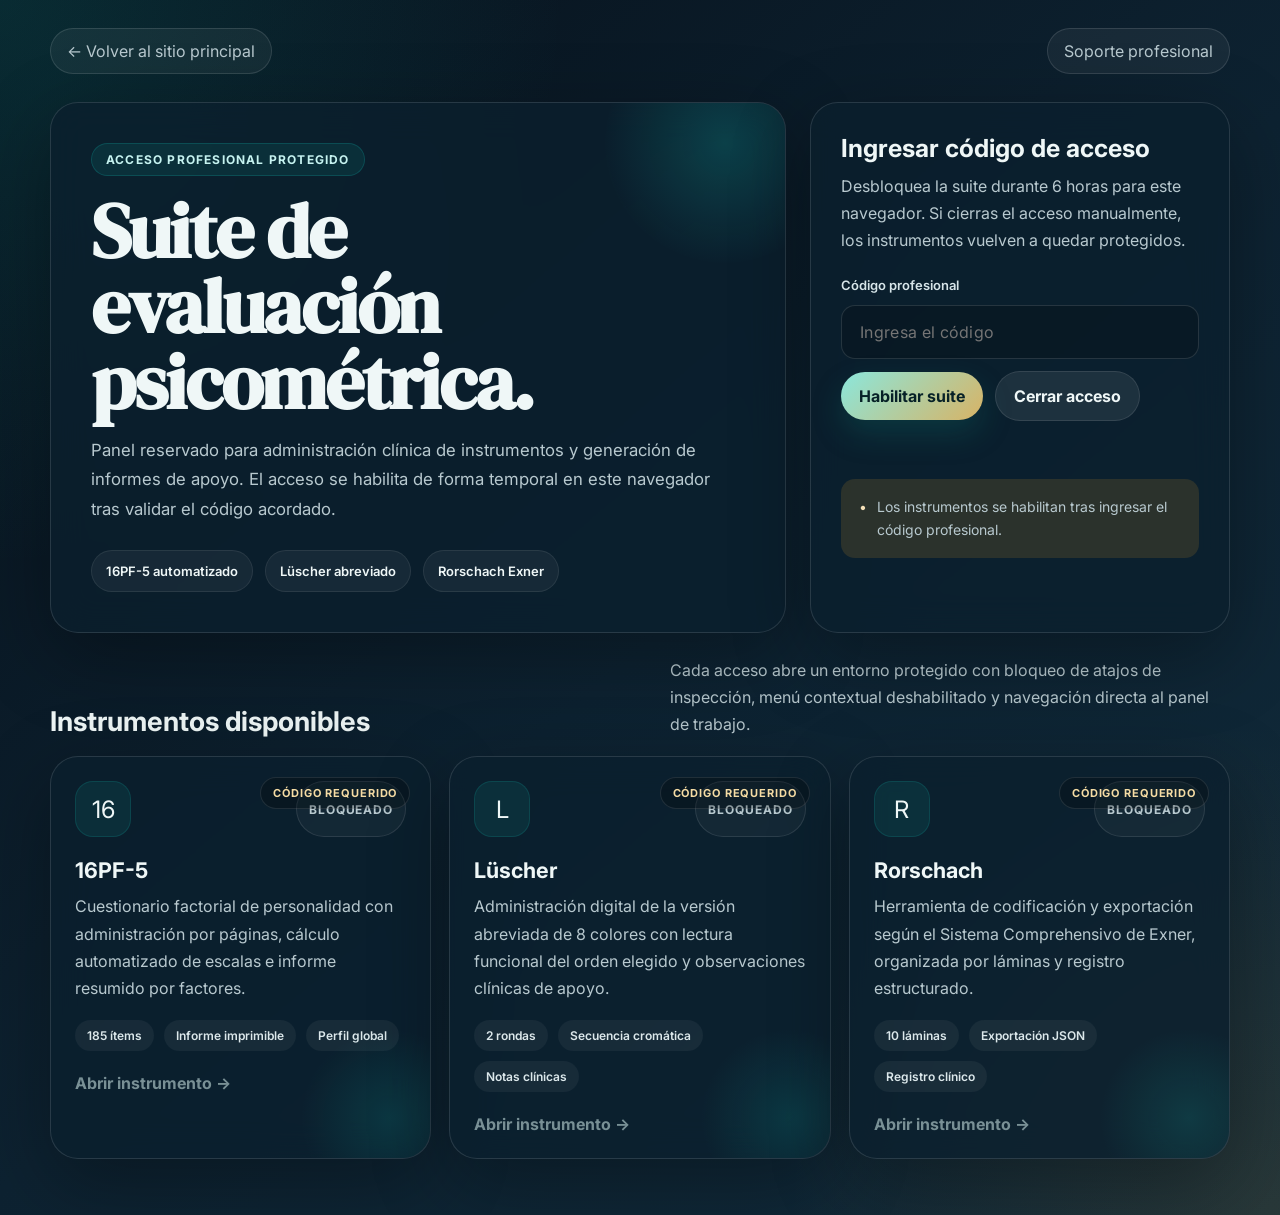
==== tests/index.html @ 075358d2 "Agregar suite psicometrica protegida" ====
<!DOCTYPE html>
<html lang="es">
<head>
  <meta charset="UTF-8">
  <meta name="viewport" content="width=device-width, initial-scale=1.0">
  <meta name="robots" content="noindex, nofollow">
  <meta name="description" content="Acceso profesional protegido a la suite de evaluación psicométrica de Matias Muñoz.">
  <title>Suite Psicométrica | Acceso Profesional</title>
  <link rel="preconnect" href="https://fonts.googleapis.com">
  <link rel="preconnect" href="https://fonts.gstatic.com" crossorigin>
  <link href="https://fonts.googleapis.com/css2?family=DM+Serif+Display:ital@0;1&family=Inter:wght@400;500;600;700&display=swap" rel="stylesheet">
  <style>
    :root {
      --bg: #08141f;
      --surface: rgba(11, 31, 46, 0.78);
      --line: rgba(255, 255, 255, 0.12);
      --text: #eff7f7;
      --muted: #b8c9cf;
      --primary: #10a39d;
      --accent: #d4982a;
      --accent-soft: rgba(212, 152, 42, 0.16);
      --danger: #ff8f8f;
      --ok: #9ae6b4;
      --radius-xl: 28px;
      --radius-lg: 20px;
      --radius-md: 14px;
      --shadow: 0 24px 80px rgba(0, 0, 0, 0.32);
    }

    * {
      box-sizing: border-box;
      margin: 0;
      padding: 0;
    }

    body {
      min-height: 100vh;
      font-family: 'Inter', sans-serif;
      color: var(--text);
      background:
        radial-gradient(circle at top left, rgba(16, 163, 157, 0.18), transparent 32%),
        radial-gradient(circle at bottom right, rgba(212, 152, 42, 0.12), transparent 28%),
        linear-gradient(140deg, #07111b 0%, #0d2231 52%, #112b3b 100%);
    }

    a {
      color: inherit;
      text-decoration: none;
    }

    .gate-shell {
      width: min(1180px, calc(100% - 40px));
      margin: 0 auto;
      padding: 28px 0 56px;
    }

    .topbar {
      display: flex;
      justify-content: space-between;
      align-items: center;
      gap: 16px;
      margin-bottom: 28px;
    }

    .back-link,
    .site-link {
      display: inline-flex;
      align-items: center;
      gap: 10px;
      padding: 12px 16px;
      border-radius: 999px;
      border: 1px solid var(--line);
      background: rgba(255, 255, 255, 0.05);
      color: var(--muted);
      transition: transform 0.2s ease, border-color 0.2s ease, color 0.2s ease;
    }

    .back-link:hover,
    .site-link:hover {
      transform: translateY(-1px);
      border-color: rgba(16, 163, 157, 0.4);
      color: var(--text);
    }

    .hero {
      display: grid;
      grid-template-columns: minmax(0, 1.1fr) minmax(320px, 420px);
      gap: 24px;
      margin-bottom: 24px;
    }

    .hero-card,
    .access-card,
    .suite-card {
      border: 1px solid var(--line);
      border-radius: var(--radius-xl);
      background: var(--surface);
      backdrop-filter: blur(18px);
      box-shadow: var(--shadow);
    }

    .hero-card {
      padding: 40px;
      position: relative;
      overflow: hidden;
    }

    .hero-card::after {
      content: '';
      position: absolute;
      width: 240px;
      height: 240px;
      right: -60px;
      top: -80px;
      border-radius: 50%;
      background: radial-gradient(circle, rgba(16, 163, 157, 0.26) 0%, rgba(16, 163, 157, 0) 72%);
      pointer-events: none;
    }

    .eyebrow {
      display: inline-flex;
      align-items: center;
      gap: 10px;
      margin-bottom: 18px;
      padding: 8px 14px;
      border-radius: 999px;
      background: rgba(16, 163, 157, 0.12);
      border: 1px solid rgba(16, 163, 157, 0.26);
      color: #c6f3f0;
      font-size: 12px;
      font-weight: 700;
      letter-spacing: 0.1em;
      text-transform: uppercase;
    }

    .hero-title {
      max-width: 11ch;
      margin-bottom: 16px;
      font-family: 'DM Serif Display', serif;
      font-size: clamp(2.8rem, 6vw, 4.8rem);
      line-height: 0.98;
      letter-spacing: -0.03em;
    }

    .hero-copy {
      max-width: 58ch;
      color: var(--muted);
      font-size: 1.05rem;
      line-height: 1.75;
    }

    .hero-points {
      display: flex;
      flex-wrap: wrap;
      gap: 12px;
      margin-top: 26px;
    }

    .hero-point {
      padding: 12px 14px;
      border-radius: 999px;
      background: rgba(255, 255, 255, 0.05);
      border: 1px solid rgba(255, 255, 255, 0.08);
      color: var(--text);
      font-size: 13px;
      font-weight: 600;
    }

    .access-card {
      padding: 30px;
    }

    .access-card h2 {
      margin-bottom: 10px;
      font-size: 1.55rem;
      font-weight: 700;
    }

    .access-card p {
      color: var(--muted);
      line-height: 1.7;
    }

    .access-form {
      display: grid;
      gap: 12px;
      margin: 22px 0 16px;
    }

    .access-form label {
      font-size: 13px;
      font-weight: 600;
      color: #d7e5e9;
    }

    .access-form input {
      width: 100%;
      padding: 16px 18px;
      border-radius: var(--radius-md);
      border: 1px solid rgba(255, 255, 255, 0.12);
      background: rgba(0, 0, 0, 0.18);
      color: var(--text);
      font: inherit;
      letter-spacing: 0.02em;
    }

    .access-form input:focus {
      outline: none;
      border-color: rgba(16, 163, 157, 0.85);
      box-shadow: 0 0 0 4px rgba(16, 163, 157, 0.16);
    }

    .primary-btn,
    .ghost-btn {
      display: inline-flex;
      justify-content: center;
      align-items: center;
      gap: 10px;
      padding: 14px 18px;
      border: none;
      border-radius: 999px;
      font: inherit;
      font-weight: 700;
      cursor: pointer;
      transition: transform 0.2s ease, box-shadow 0.2s ease, background 0.2s ease;
    }

    .primary-btn {
      color: #072127;
      background: linear-gradient(135deg, #8be7dc 0%, #d8b365 100%);
      box-shadow: 0 14px 30px rgba(11, 122, 117, 0.25);
    }

    .ghost-btn {
      color: var(--text);
      background: rgba(255, 255, 255, 0.08);
      border: 1px solid rgba(255, 255, 255, 0.1);
    }

    .primary-btn:hover,
    .ghost-btn:hover {
      transform: translateY(-1px);
    }

    .access-actions {
      display: flex;
      gap: 12px;
      flex-wrap: wrap;
      align-items: center;
    }

    .access-message {
      min-height: 24px;
      margin-bottom: 14px;
      font-size: 14px;
      font-weight: 600;
    }

    .access-message[data-variant="error"] {
      color: var(--danger);
    }

    .access-message[data-variant="ok"] {
      color: var(--ok);
    }

    .access-message[data-variant="warn"] {
      color: #ffd48c;
    }

    .lock-status {
      display: flex;
      gap: 10px;
      align-items: flex-start;
      margin-top: 18px;
      padding: 16px 18px;
      border-radius: var(--radius-md);
      background: var(--accent-soft);
      color: #f3dfb8;
      font-size: 14px;
      line-height: 1.65;
    }

    .section-head {
      display: flex;
      justify-content: space-between;
      gap: 16px;
      align-items: end;
      margin: 20px 0 18px;
    }

    .section-head h3 {
      font-size: 1.7rem;
      font-weight: 700;
    }

    .section-head p {
      max-width: 56ch;
      color: var(--muted);
      line-height: 1.7;
    }

    .suite-grid {
      display: grid;
      grid-template-columns: repeat(3, minmax(0, 1fr));
      gap: 18px;
    }

    .suite-card {
      position: relative;
      padding: 24px;
      overflow: hidden;
    }

    .suite-card::before {
      content: '';
      position: absolute;
      inset: auto -50px -50px auto;
      width: 180px;
      height: 180px;
      border-radius: 50%;
      background: radial-gradient(circle, rgba(16, 163, 157, 0.18) 0%, rgba(16, 163, 157, 0) 70%);
      pointer-events: none;
    }

    .suite-card-top {
      display: flex;
      justify-content: space-between;
      gap: 14px;
      margin-bottom: 20px;
    }

    .suite-icon {
      width: 56px;
      height: 56px;
      border-radius: 18px;
      display: grid;
      place-items: center;
      background: rgba(16, 163, 157, 0.12);
      border: 1px solid rgba(16, 163, 157, 0.2);
      font-size: 24px;
    }

    .suite-status {
      display: inline-flex;
      align-items: center;
      gap: 8px;
      padding: 8px 12px;
      border-radius: 999px;
      border: 1px solid rgba(255, 255, 255, 0.1);
      background: rgba(255, 255, 255, 0.04);
      color: var(--muted);
      font-size: 12px;
      font-weight: 700;
      text-transform: uppercase;
      letter-spacing: 0.08em;
    }

    .suite-card h4 {
      margin-bottom: 10px;
      font-size: 1.35rem;
      font-weight: 700;
    }

    .suite-card p {
      color: var(--muted);
      line-height: 1.7;
      margin-bottom: 18px;
    }

    .suite-meta {
      display: flex;
      flex-wrap: wrap;
      gap: 10px;
      margin-bottom: 22px;
    }

    .suite-meta span {
      padding: 8px 12px;
      border-radius: 999px;
      background: rgba(255, 255, 255, 0.05);
      color: #dce8eb;
      font-size: 12px;
      font-weight: 600;
    }

    .suite-link {
      display: inline-flex;
      align-items: center;
      gap: 10px;
      font-weight: 700;
      color: #dff8f5;
    }

    .suite-card.is-locked .suite-link {
      opacity: 0.52;
      pointer-events: none;
    }

    .suite-card.is-locked::after {
      content: 'Código requerido';
      position: absolute;
      top: 20px;
      right: 20px;
      padding: 8px 12px;
      border-radius: 999px;
      background: rgba(0, 0, 0, 0.24);
      border: 1px solid rgba(255, 255, 255, 0.1);
      color: #f5dca4;
      font-size: 11px;
      font-weight: 700;
      letter-spacing: 0.08em;
      text-transform: uppercase;
    }

    .suite-card.is-unlocked .suite-status {
      color: #d8fff8;
      border-color: rgba(16, 163, 157, 0.36);
      background: rgba(16, 163, 157, 0.12);
    }

    @media (max-width: 980px) {
      .hero {
        grid-template-columns: 1fr;
      }

      .suite-grid {
        grid-template-columns: 1fr;
      }
    }

    @media (max-width: 640px) {
      .gate-shell {
        width: min(100% - 24px, 100%);
        padding-top: 16px;
      }

      .topbar,
      .section-head {
        flex-direction: column;
        align-items: stretch;
      }

      .hero-card,
      .access-card,
      .suite-card {
        padding: 22px;
      }

      .access-actions {
        flex-direction: column;
        align-items: stretch;
      }

      .primary-btn,
      .ghost-btn {
        width: 100%;
      }
    }
  </style>
</head>
<body>
  <main class="gate-shell">
    <div class="topbar">
      <a class="back-link" href="../index.html">← Volver al sitio principal</a>
      <a class="site-link" href="mailto:psi.matiasmunoz@gmail.com">Soporte profesional</a>
    </div>

    <section class="hero">
      <article class="hero-card">
        <div class="eyebrow">Acceso profesional protegido</div>
        <h1 class="hero-title">Suite de evaluación psicométrica.</h1>
        <p class="hero-copy">
          Panel reservado para administración clínica de instrumentos y generación
          de informes de apoyo. El acceso se habilita de forma temporal en este
          navegador tras validar el código acordado.
        </p>
        <div class="hero-points">
          <span class="hero-point">16PF-5 automatizado</span>
          <span class="hero-point">Lüscher abreviado</span>
          <span class="hero-point">Rorschach Exner</span>
        </div>
      </article>

      <aside class="access-card">
        <h2>Ingresar código de acceso</h2>
        <p>
          Desbloquea la suite durante 6 horas para este navegador. Si cierras el
          acceso manualmente, los instrumentos vuelven a quedar protegidos.
        </p>

        <form id="accessForm" class="access-form">
          <label for="accessInput">Código profesional</label>
          <input id="accessInput" name="access_code" type="password" autocomplete="off" placeholder="Ingresa el código" required>
          <div class="access-actions">
            <button class="primary-btn" type="submit">Habilitar suite</button>
            <button id="logoutAccess" class="ghost-btn" type="button">Cerrar acceso</button>
          </div>
        </form>

        <p id="accessMessage" class="access-message" aria-live="polite"></p>

        <div class="lock-status">
          <span>•</span>
          <p id="lockStatus">Los instrumentos se habilitan tras ingresar el código profesional.</p>
        </div>
      </aside>
    </section>

    <div class="section-head">
      <div>
        <h3>Instrumentos disponibles</h3>
      </div>
      <p>
        Cada acceso abre un entorno protegido con bloqueo de atajos de inspección,
        menú contextual deshabilitado y navegación directa al panel de trabajo.
      </p>
    </div>

    <section class="suite-grid">
      <article class="suite-card is-locked" data-suite-card>
        <div class="suite-card-top">
          <div class="suite-icon">16</div>
          <span class="suite-status" data-suite-status>Bloqueado</span>
        </div>
        <h4>16PF-5</h4>
        <p>
          Cuestionario factorial de personalidad con administración por páginas,
          cálculo automatizado de escalas e informe resumido por factores.
        </p>
        <div class="suite-meta">
          <span>185 ítems</span>
          <span>Informe imprimible</span>
          <span>Perfil global</span>
        </div>
        <a class="suite-link" href="16pf/" data-suite-link>Abrir instrumento →</a>
      </article>

      <article class="suite-card is-locked" data-suite-card>
        <div class="suite-card-top">
          <div class="suite-icon">L</div>
          <span class="suite-status" data-suite-status>Bloqueado</span>
        </div>
        <h4>Lüscher</h4>
        <p>
          Administración digital de la versión abreviada de 8 colores con lectura
          funcional del orden elegido y observaciones clínicas de apoyo.
        </p>
        <div class="suite-meta">
          <span>2 rondas</span>
          <span>Secuencia cromática</span>
          <span>Notas clínicas</span>
        </div>
        <a class="suite-link" href="luscher/" data-suite-link>Abrir instrumento →</a>
      </article>

      <article class="suite-card is-locked" data-suite-card>
        <div class="suite-card-top">
          <div class="suite-icon">R</div>
          <span class="suite-status" data-suite-status>Bloqueado</span>
        </div>
        <h4>Rorschach</h4>
        <p>
          Herramienta de codificación y exportación según el Sistema Comprehensivo
          de Exner, organizada por láminas y registro estructurado.
        </p>
        <div class="suite-meta">
          <span>10 láminas</span>
          <span>Exportación JSON</span>
          <span>Registro clínico</span>
        </div>
        <a class="suite-link" href="rorschach/" data-suite-link>Abrir instrumento →</a>
      </article>
    </section>
  </main>

  <script src="assets/suite-access.js" data-suite-gate="true" data-suite-home="./" data-landing-href="../index.html"></script>
</body>
</html>
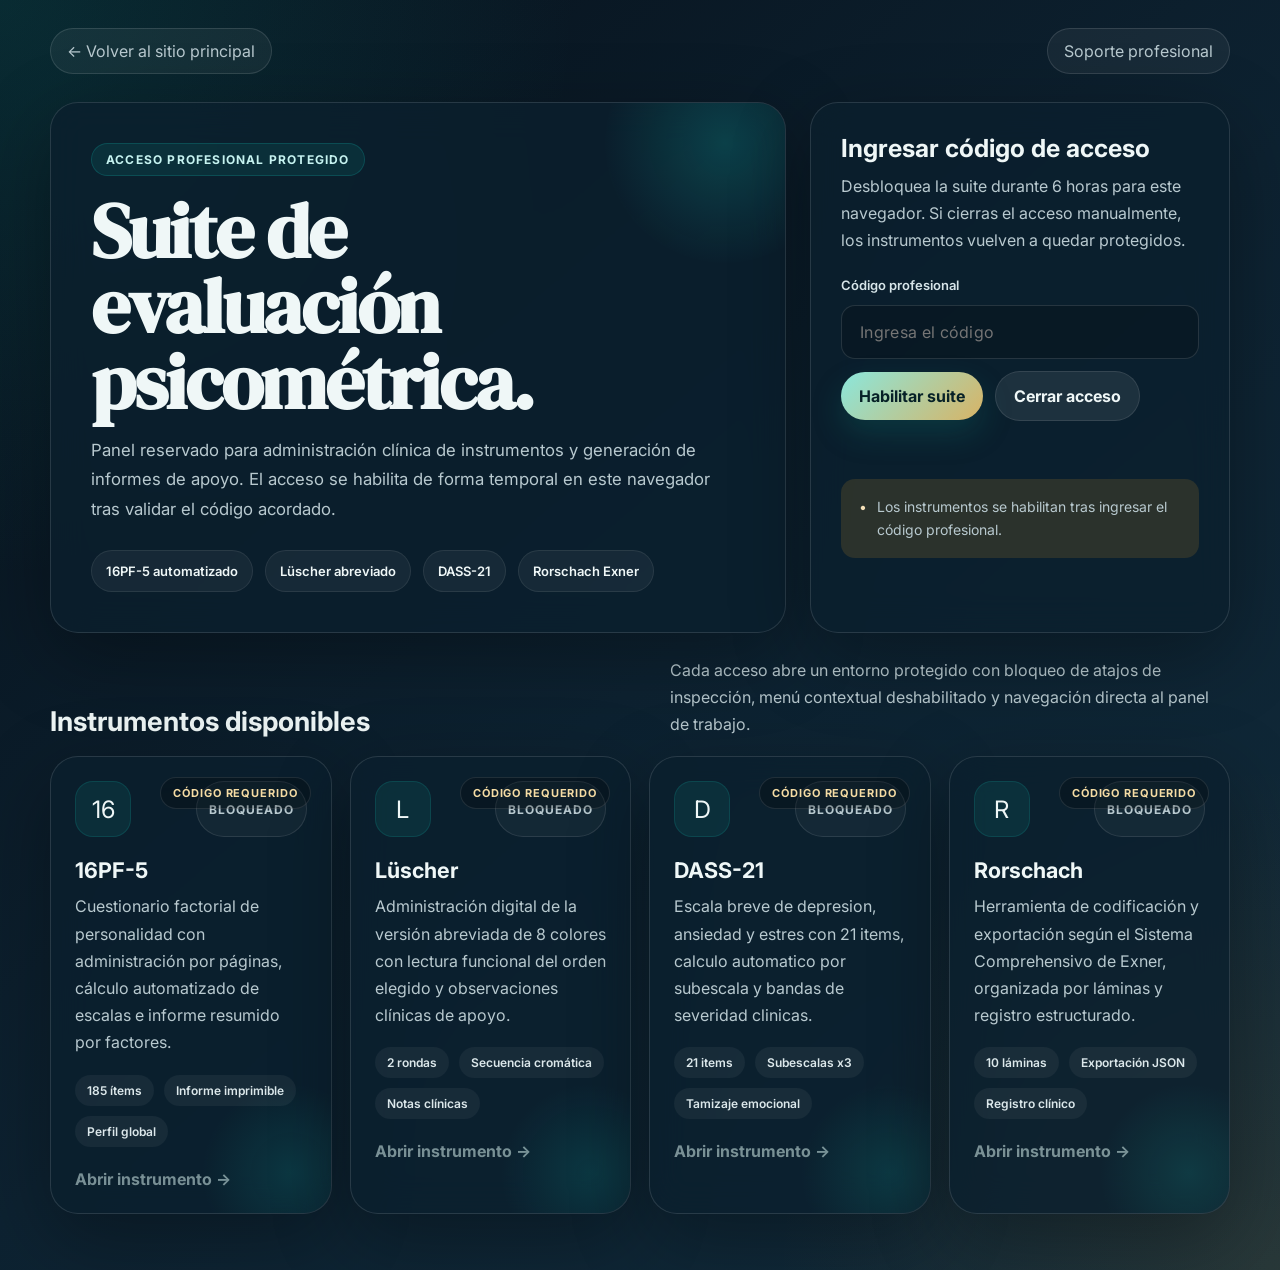
==== commit a865e83d: "Agregar test DASS-21 a la suite" ====
--- a/tests/index.html
+++ b/tests/index.html
@@ -302,7 +302,7 @@
 
     .suite-grid {
       display: grid;
-      grid-template-columns: repeat(3, minmax(0, 1fr));
+      grid-template-columns: repeat(auto-fit, minmax(240px, 1fr));
       gap: 18px;
     }
 
@@ -478,6 +478,7 @@
         <div class="hero-points">
           <span class="hero-point">16PF-5 automatizado</span>
           <span class="hero-point">Lüscher abreviado</span>
+          <span class="hero-point">DASS-21</span>
           <span class="hero-point">Rorschach Exner</span>
         </div>
       </article>
@@ -556,6 +557,24 @@
 
       <article class="suite-card is-locked" data-suite-card>
         <div class="suite-card-top">
+          <div class="suite-icon">D</div>
+          <span class="suite-status" data-suite-status>Bloqueado</span>
+        </div>
+        <h4>DASS-21</h4>
+        <p>
+          Escala breve de depresion, ansiedad y estres con 21 items,
+          calculo automatico por subescala y bandas de severidad clinicas.
+        </p>
+        <div class="suite-meta">
+          <span>21 items</span>
+          <span>Subescalas x3</span>
+          <span>Tamizaje emocional</span>
+        </div>
+        <a class="suite-link" href="dass21/" data-suite-link>Abrir instrumento -></a>
+      </article>
+
+      <article class="suite-card is-locked" data-suite-card>
+        <div class="suite-card-top">
           <div class="suite-icon">R</div>
           <span class="suite-status" data-suite-status>Bloqueado</span>
         </div>
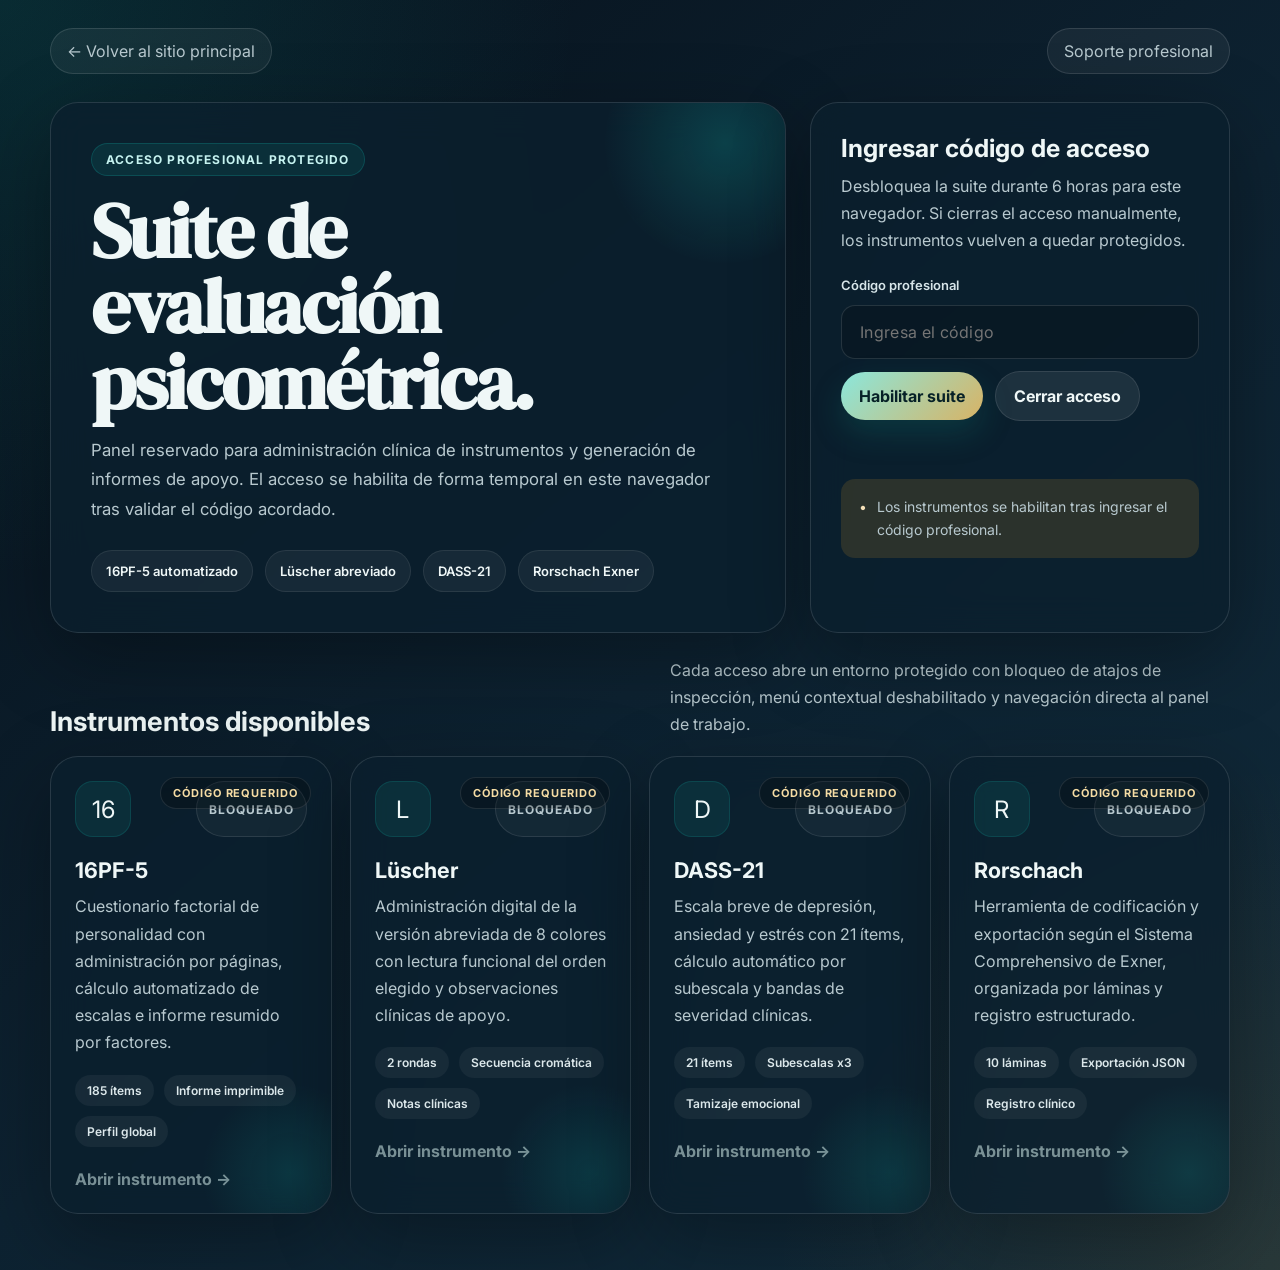
==== commit 4d0d097b: "Mejorar experiencia del DASS-21" ====
--- a/tests/index.html
+++ b/tests/index.html
@@ -562,15 +562,15 @@
         </div>
         <h4>DASS-21</h4>
         <p>
-          Escala breve de depresion, ansiedad y estres con 21 items,
-          calculo automatico por subescala y bandas de severidad clinicas.
+          Escala breve de depresión, ansiedad y estrés con 21 ítems,
+          cálculo automático por subescala y bandas de severidad clínicas.
         </p>
         <div class="suite-meta">
-          <span>21 items</span>
+          <span>21 ítems</span>
           <span>Subescalas x3</span>
           <span>Tamizaje emocional</span>
         </div>
-        <a class="suite-link" href="dass21/" data-suite-link>Abrir instrumento -></a>
+        <a class="suite-link" href="dass21/" data-suite-link>Abrir instrumento →</a>
       </article>
 
       <article class="suite-card is-locked" data-suite-card>
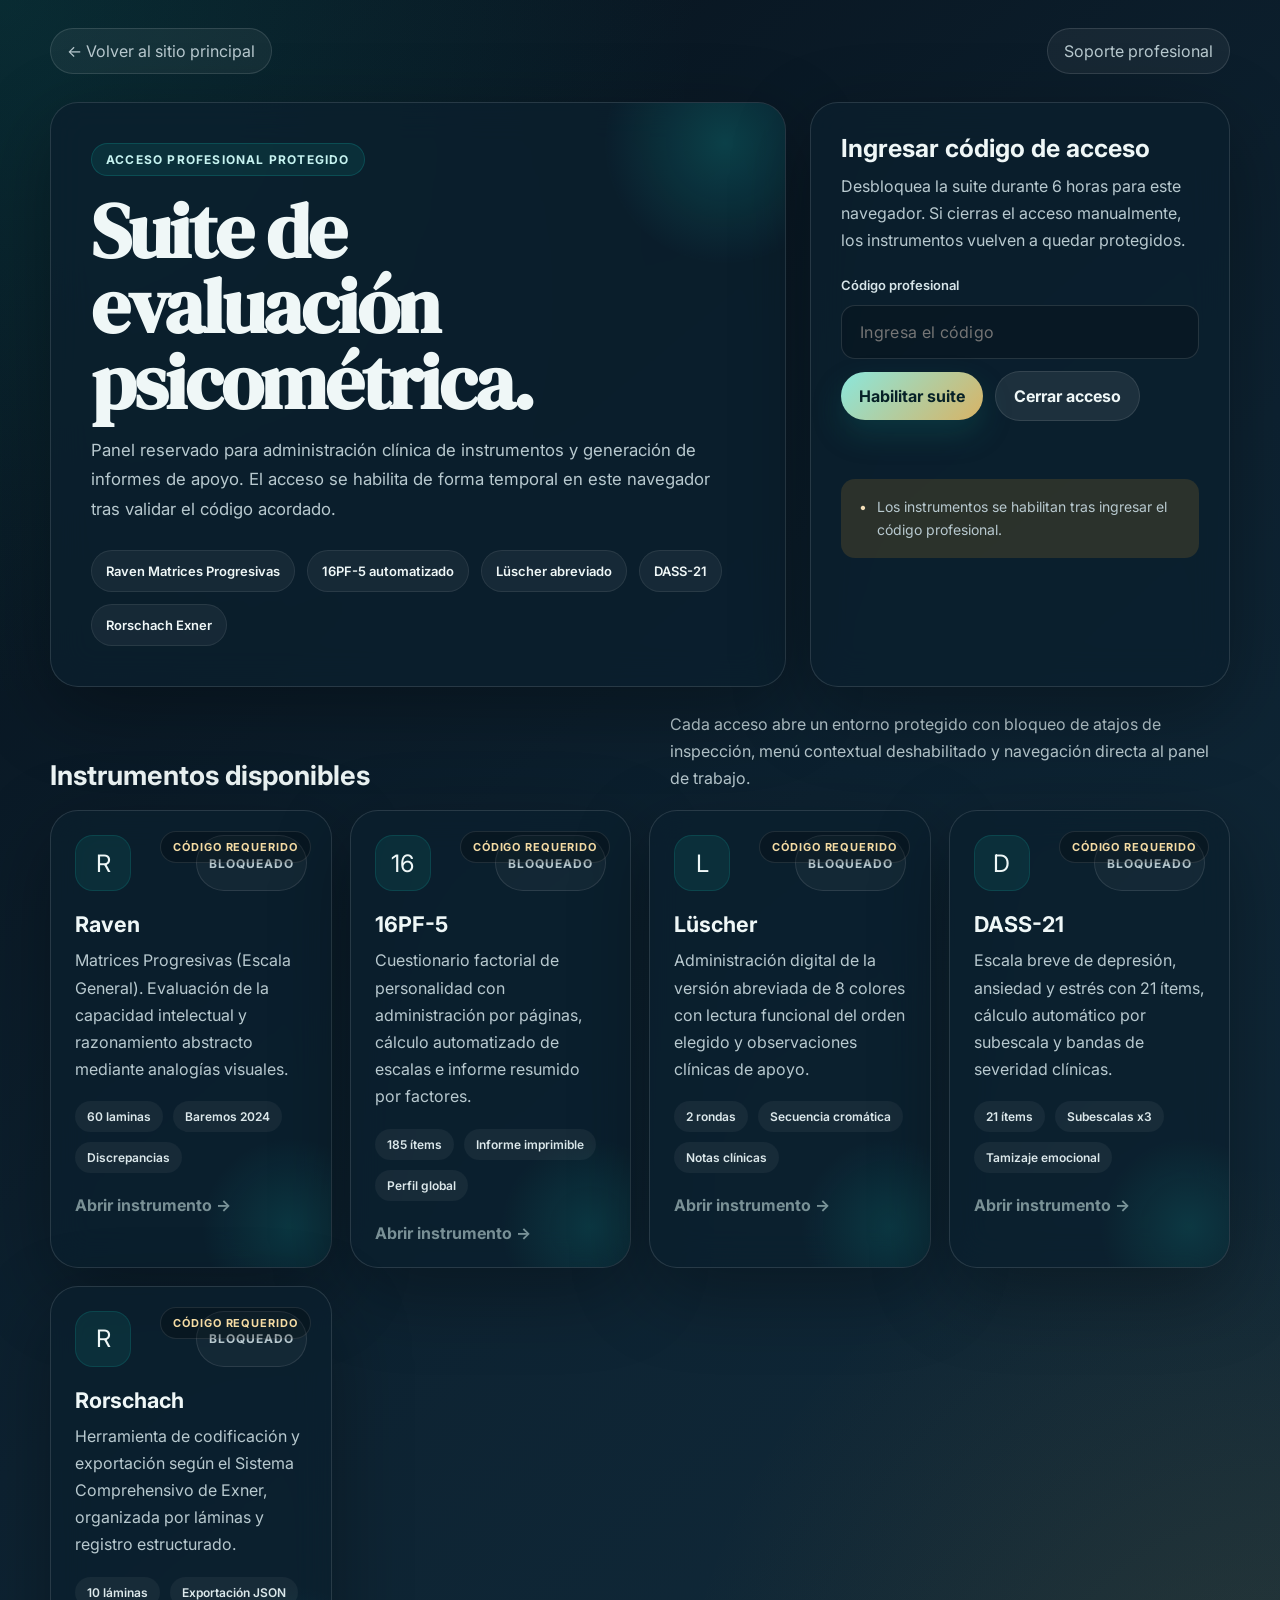
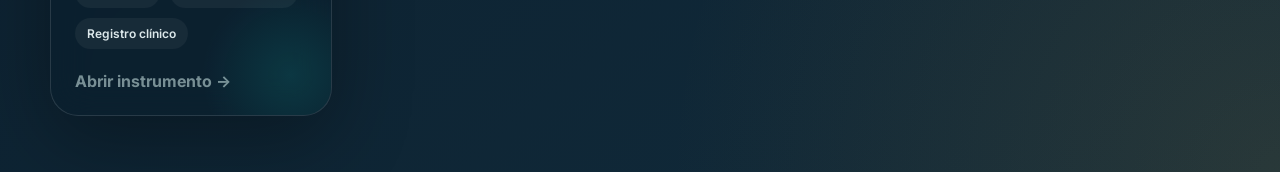
==== commit 87752932: "feat: integrar Test de Raven en la suite psicometrica" ====
--- a/tests/index.html
+++ b/tests/index.html
@@ -476,6 +476,7 @@
           navegador tras validar el código acordado.
         </p>
         <div class="hero-points">
+          <span class="hero-point">Raven Matrices Progresivas</span>
           <span class="hero-point">16PF-5 automatizado</span>
           <span class="hero-point">Lüscher abreviado</span>
           <span class="hero-point">DASS-21</span>
@@ -521,6 +522,24 @@
     <section class="suite-grid">
       <article class="suite-card is-locked" data-suite-card>
         <div class="suite-card-top">
+          <div class="suite-icon">R</div>
+          <span class="suite-status" data-suite-status>Bloqueado</span>
+        </div>
+        <h4>Raven</h4>
+        <p>
+          Matrices Progresivas (Escala General). Evaluación de la capacidad 
+          intelectual y razonamiento abstracto mediante analogías visuales.
+        </p>
+        <div class="suite-meta">
+          <span>60 laminas</span>
+          <span>Baremos 2024</span>
+          <span>Discrepancias</span>
+        </div>
+        <a class="suite-link" href="raven/" data-suite-link>Abrir instrumento →</a>
+      </article>
+
+      <article class="suite-card is-locked" data-suite-card>
+        <div class="suite-card-top">
           <div class="suite-icon">16</div>
           <span class="suite-status" data-suite-status>Bloqueado</span>
         </div>
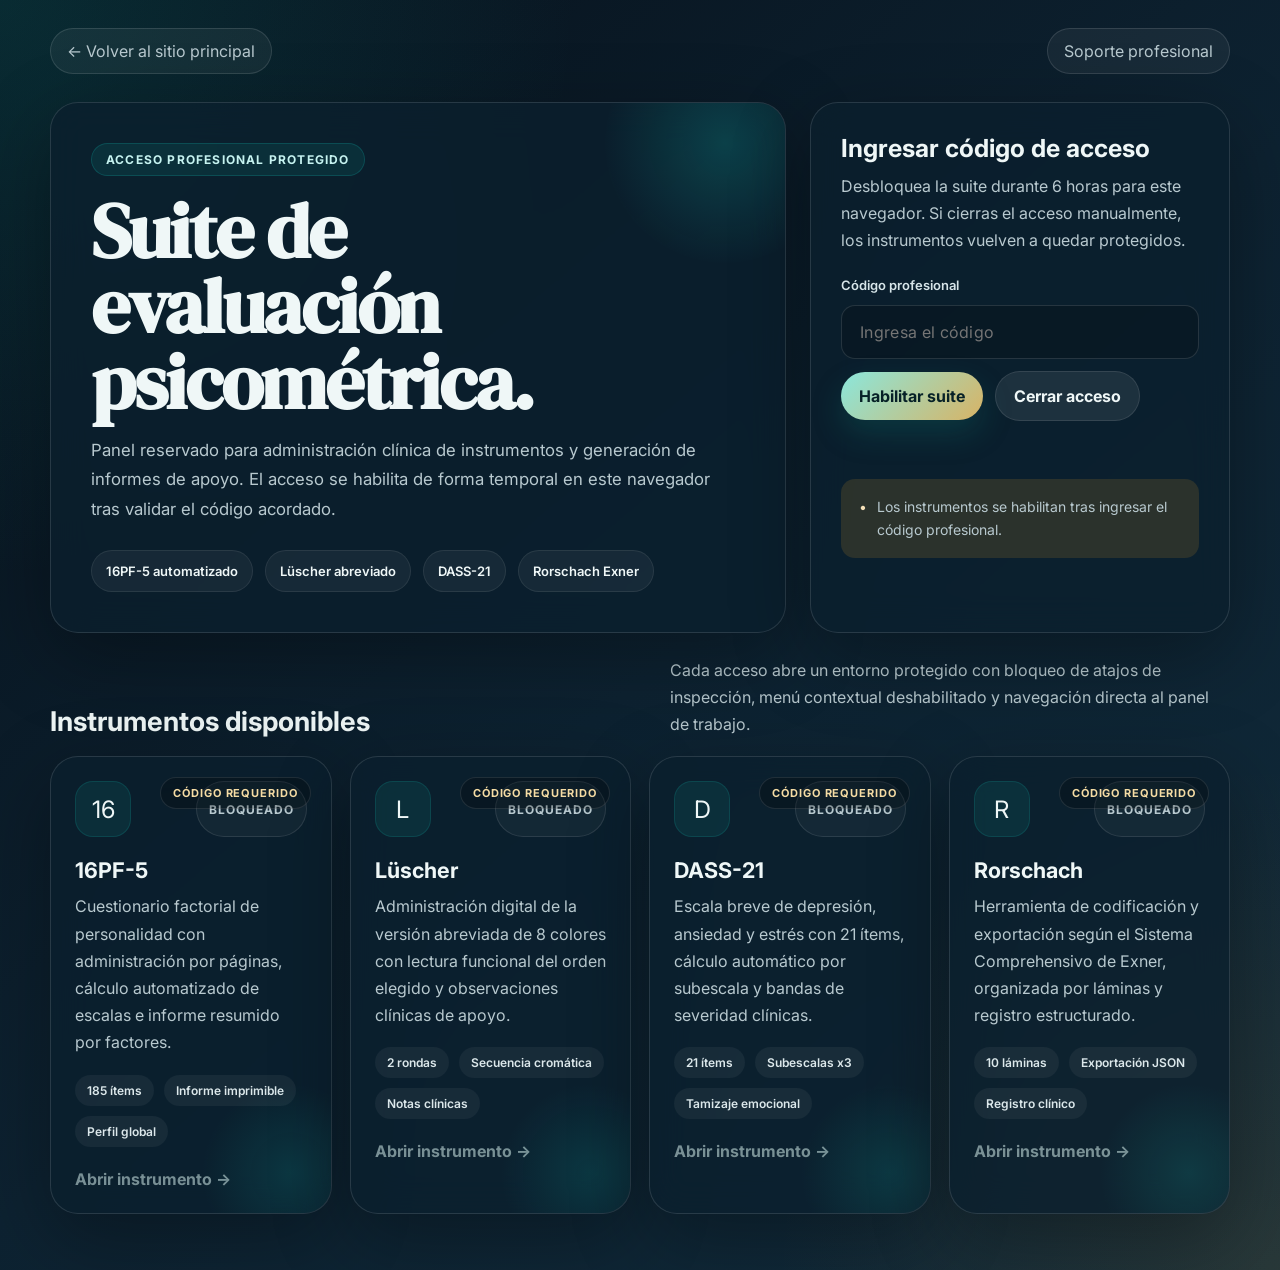
==== commit 2533b4d2: "revert: eliminar integración de Test de Raven" ====
--- a/tests/index.html
+++ b/tests/index.html
@@ -476,7 +476,6 @@
           navegador tras validar el código acordado.
         </p>
         <div class="hero-points">
-          <span class="hero-point">Raven Matrices Progresivas</span>
           <span class="hero-point">16PF-5 automatizado</span>
           <span class="hero-point">Lüscher abreviado</span>
           <span class="hero-point">DASS-21</span>
@@ -520,23 +519,6 @@
     </div>
 
     <section class="suite-grid">
-      <article class="suite-card is-locked" data-suite-card>
-        <div class="suite-card-top">
-          <div class="suite-icon">R</div>
-          <span class="suite-status" data-suite-status>Bloqueado</span>
-        </div>
-        <h4>Raven</h4>
-        <p>
-          Matrices Progresivas (Escala General). Evaluación de la capacidad 
-          intelectual y razonamiento abstracto mediante analogías visuales.
-        </p>
-        <div class="suite-meta">
-          <span>60 laminas</span>
-          <span>Baremos 2024</span>
-          <span>Discrepancias</span>
-        </div>
-        <a class="suite-link" href="raven/" data-suite-link>Abrir instrumento →</a>
-      </article>
 
       <article class="suite-card is-locked" data-suite-card>
         <div class="suite-card-top">
